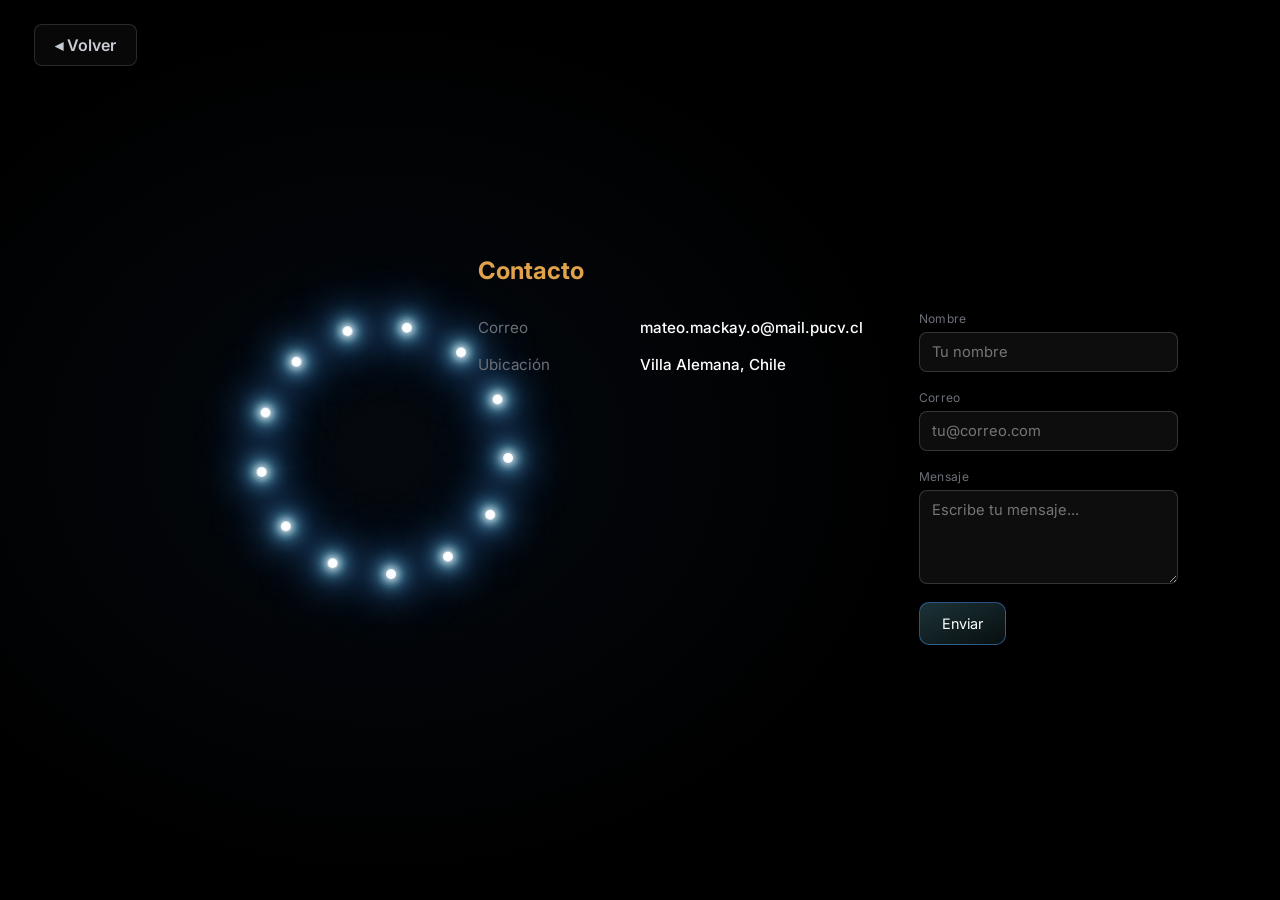
==== contacto.html @ d03483a9 "Primera publicación" ====
<!DOCTYPE html>
<html lang="es">
<head>
<meta charset="UTF-8">
<meta name="viewport" content="width=device-width, initial-scale=1.0">
<title>Contacto — Portafolio</title>
<link rel="stylesheet" href="style.css">
</head>
<body>
  <a href="inicio.html" class="back-link">◂ Volver</a>

  <div class="page">
    <div class="stage">
      <div class="content-block wide">
        <h1 class="panel-title">Contacto</h1>

        <div class="contact-grid">
          <div class="contact-list">
            <div class="kv-row"><span class="k">Correo</span><span class="v">mateo.mackay.o@mail.pucv.cl</span></div>
            <div class="kv-row"><span class="k">Ubicación</span><span class="v">Villa Alemana, Chile</span></div>
          </div>

          <form id="contact-form" onsubmit="return false;">
            <div class="field">
              <label for="name">Nombre</label>
              <input id="name" type="text" placeholder="Tu nombre" required>
            </div>
            <div class="field">
              <label for="email">Correo</label>
              <input id="email" type="email" placeholder="tu@correo.com" required>
            </div>
            <div class="field">
              <label for="msg">Mensaje</label>
              <textarea id="msg" rows="4" placeholder="Escribe tu mensaje..." required></textarea>
            </div>
            <button class="submit-btn" type="submit">Enviar</button>
          </form>
        </div>
      </div>
    </div>
  </div>

  <script src="xmb.js"></script>
  <script>
    document.addEventListener('keydown', (e) => {
      if (e.key === 'Escape' || e.key === 'Backspace') {
        if(window.sysAudio) window.sysAudio.back(); 
        setTimeout(() => {
          window.location.href = 'inicio.html';
        }, 250);
      }
    });

    document.getElementById('contact-form').addEventListener('submit', () => {
      alert('Formulario de ejemplo: conecta esto a un servicio de envío de correos (Formspree, EmailJS, etc.) para que funcione de verdad.');
    });
  </script>
</body>
</html>
---- style.css ----
@import url('https://fonts.googleapis.com/css2?family=Inter:ital,wght@0,400;0,500;0,600;0,700;0,800;1,400&display=swap');

:root {
  --black: #000000;
  --near-black: #050506;
  --ice: #c7cbd4;
  --white: #ffffff;
  --dim: #6b7078;
  --dim-2: #4a4e56;
  --accent-blue: #4d9fff;
  --accent-amber: #e0a24a;
  --glow: rgba(77, 159, 255, 0.45);

  /* kept for the boot legend glyphs on the intro page */
  --btn-x: #6fa8ff;
  --btn-o: #ff8f8f;
  --btn-sq: #ff9de0;
  --btn-tri: #6fe6c2;
  --cyan: #4d9fff;

  --ease-xmb: cubic-bezier(0.22, 0.61, 0.36, 1);
}

* { box-sizing: border-box; }

html, body {
  margin: 0;
  padding: 0;
  width: 100%;
  height: 100%;
  overflow-x: hidden;
  background: var(--black);
  color: var(--ice);
  font-family: 'Inter', 'Segoe UI', sans-serif;
  font-weight: 400;
  -webkit-font-smoothing: antialiased;
}

::selection { background: var(--cyan); color: var(--black); }

a { color: inherit; text-decoration: none; }

button {
  font-family: inherit;
  background: none;
  border: none;
  color: inherit;
  cursor: pointer;
}

/* ---------- Ambient background: Las estrellas de PS2 ---------- */
.xmb-bg {
  position: fixed;
  inset: 0;
  z-index: 0;
  background: radial-gradient(ellipse 60% 70% at 30% 50%, rgba(77,159,255,0.06) 0%, transparent 70%), var(--black);
  overflow: hidden;
}

/* Nodos brillantes con Halo y Estela */
.light-orb {
  position: absolute;
  top: 0; left: 0;
  width: 10px;
  height: 10px;
  background: #ffffff;
  border-radius: 50%;
  box-shadow:
    0 0 8px 2px rgba(255, 255, 255, 0.9),
    0 0 18px 6px rgba(127, 231, 255, 0.8),
    0 0 35px 12px rgba(77, 159, 255, 0.5),
    0 0 60px 20px rgba(77, 159, 255, 0.2);
  will-change: transform;
  
  cursor: pointer;
  pointer-events: auto;
  z-index: 10;
}

/* ---------- Focus & accessibility ---------- */

:focus-visible {
  outline: 2px solid var(--cyan);
  outline-offset: 4px;
  border-radius: 4px;
}

@media (prefers-reduced-motion: reduce) {
  *, *::before, *::after {
    animation-duration: 0.001ms !important;
    animation-iteration-count: 1 !important;
    transition-duration: 0.001ms !important;
  }
}

/* ---------- Corner chrome (clock + button legend) ---------- */

.chrome-top {
  position: fixed;
  top: 0;
  left: 0;
  right: 0;
  z-index: 5;
  display: flex;
  justify-content: space-between;
  align-items: center;
  padding: 22px 34px 0;
  font-size: 0.72rem;
  letter-spacing: 0.04em;
  color: var(--dim);
  pointer-events: none;
}

.chrome-bottom {
  position: fixed;
  bottom: 0;
  left: 0;
  right: 0;
  z-index: 5;
  display: flex;
  justify-content: space-between;
  align-items: center;
  padding: 0 34px 20px;
  font-size: 0.75rem;
  color: var(--dim);
}

.btn-legend {
  display: flex;
  gap: 20px;
  align-items: center;
}

.btn-legend span {
  display: inline-flex;
  align-items: center;
  gap: 8px;
}

.glyph {
  width: 18px;
  height: 18px;
  display: inline-grid;
  place-items: center;
  font-size: 0.85rem;
  line-height: 1;
}

.glyph.x { color: var(--btn-x); }
.glyph.o { color: var(--btn-o); }
.glyph.sq { color: var(--btn-sq); }
.glyph.tri { color: var(--btn-tri); }

/* ---------- Page shell ---------- */

.page {
  position: relative;
  z-index: 2;
  min-height: 100vh;
  display: flex;
  flex-direction: column;
}

/* ---------- Standby-menu content block ---------- */

.stage {
  position: relative;
  z-index: 2;
  flex: 1;
  display: flex;
  /* Cambio clave: flex-start evita que el texto largo se coma el borde superior */
  align-items: flex-start; 
  justify-content: flex-end;
  /* Exactamente un 30% más pequeño que los 8vw laterales */
  padding: 5.6vw 0; 
}

.content-block {
  width: 500px; 
  max-width: 85vw; 
  /* Auto-márgenes verticales para centrar textos cortos pero respetar el padding en los largos */
  margin-top: auto;
  margin-bottom: auto;
  margin-left: 0;
  margin-right: 12vw; 
  opacity: 0;
  animation: contentIn 0.6s var(--ease-xmb) 0.1s forwards;
}

.content-block.wide {
  width: 700px; 
  max-width: 90vw;
  margin-left: 0;
  margin-right: 8vw; 
}

@keyframes contentIn {
  from { opacity: 0; transform: translateY(10px); }
  to   { opacity: 1; transform: translateY(0); }
}

/* Top-level vertical menu (Inicio) */

.menu-list {
  list-style: none;
  margin: 0;
  padding: 0;
}

.menu-item {
  font-size: clamp(1.7rem, 4vw, 2.5rem);
  font-weight: 700;
  line-height: 1.28;
  color: var(--dim-2);
  cursor: pointer;
  transition: color 0.25s var(--ease-xmb);
  letter-spacing: -0.01em;
}

.menu-item.active { color: var(--accent-blue); }
.menu-item:hover { color: var(--ice); }
.menu-item.active:hover { color: var(--accent-blue); }

.menu-actions {
  display: flex;
  gap: 26px;
  margin-top: 22px;
  min-height: 1.4em;
}

.menu-actions button {
  font-size: 0.95rem;
  color: var(--dim);
  font-weight: 500;
  transition: color 0.2s ease;
}

.menu-actions button:hover,
.menu-actions button:focus-visible,
.menu-actions button.primary {
  color: var(--white);
  font-weight: 700;
}

.status-corner {
  position: fixed;
  left: clamp(24px, 6vw, 60px);
  bottom: 9vh;
  z-index: 4;
  color: var(--accent-amber);
  font-size: 0.95rem;
  font-weight: 600;
}

/* Info / detail panels */

.panel-title {
  color: var(--accent-amber);
  font-size: clamp(1.15rem, 2.6vw, 1.5rem);
  font-weight: 700;
  margin: 0 0 26px;
}

.panel-body p {
  margin: 0 0 16px;
  color: var(--ice);
  font-size: 0.98rem;
  line-height: 1.65;
}

.kv-list { display: flex; flex-direction: column; gap: 2px; margin-bottom: 8px; }

.kv-row {
  display: grid;
  grid-template-columns: 150px 1fr;
  gap: 12px;
  padding: 7px 0;
  font-size: 0.95rem;
}

.kv-row .k { color: var(--dim); }
.kv-row .v { color: var(--white); font-weight: 500; }

.panel-actions {
  display: flex;
  gap: 26px;
  margin-top: 30px;
}

.panel-actions a, .panel-actions button {
  font-size: clamp(1.1rem, 2vw, 1.35rem);
  font-weight: 700;
  color: var(--dim);
  transition: color 0.2s ease;
}

.panel-actions a:hover, .panel-actions a:focus-visible,
.panel-actions button:hover, .panel-actions button:focus-visible {
  color: var(--white);
}

/* ---------- Section pages ---------- */

.section-shell {
  flex: 1;
  display: flex;
  flex-direction: column;
  padding: 12vh clamp(20px, 6vw, 80px) 14vh;
  opacity: 0;
  animation: sectionIn 0.55s var(--ease-xmb) 0.05s forwards;
}

@keyframes sectionIn {
  from { opacity: 0; transform: translateY(14px); }
  to   { opacity: 1; transform: translateY(0); }
}

.section-head {
  display: flex;
  align-items: baseline;
  gap: 16px;
  margin-bottom: clamp(28px, 5vw, 48px);
  border-bottom: 1px solid rgba(220,235,255,0.14);
  padding-bottom: 18px;
}

.section-head .glyph-lg {
  font-size: clamp(1.4rem, 3vw, 1.9rem);
  color: var(--cyan);
}

.section-head h1 {
  font-weight: 300;
  font-size: clamp(1.4rem, 3.4vw, 2.1rem);
  letter-spacing: 0.03em;
  margin: 0;
  color: var(--white);
}

.section-head .count {
  margin-left: auto;
  font-size: 0.8rem;
  color: var(--dim);
}

/* ---------- BOTÓN VOLVER ---------- */
.back-link {
  position: fixed;
  top: 24px;
  left: 34px;
  z-index: 6;
  display: inline-flex;
  align-items: center;
  gap: 10px;
  font-size: 1rem;
  font-weight: 600;
  color: var(--ice);
  padding: 10px 20px;
  border-radius: 8px;
  background: rgba(255, 255, 255, 0.03);
  border: 1px solid rgba(220, 235, 255, 0.15);
  transition: all 0.25s var(--ease-xmb);
  backdrop-filter: blur(4px);
}

.back-link:hover, .back-link:focus-visible {
  color: var(--white);
  background: rgba(77, 159, 255, 0.1);
  border-color: var(--accent-blue);
  transform: translateX(-4px); 
}

/* Card grid */

.card-grid {
  display: grid;
  grid-template-columns: repeat(auto-fill, minmax(240px, 1fr));
  gap: clamp(16px, 2.4vw, 26px);
}

.xmb-card {
  position: relative;
  background: rgba(255,255,255,0.02);
  border: 1px solid rgba(255,255,255,0.1);
  border-radius: 4px;
  padding: 22px;
  display: flex;
  flex-direction: column;
  gap: 10px;
  cursor: pointer;
  transition: transform 0.28s var(--ease-xmb), border-color 0.28s var(--ease-xmb), background 0.28s var(--ease-xmb);
}

.xmb-card:hover, .xmb-card:focus-visible {
  transform: translateY(-4px);
  border-color: var(--accent-blue);
  background: rgba(77,159,255,0.06);
}

.xmb-card .tag {
  font-size: 0.7rem;
  letter-spacing: 0.04em;
  color: var(--accent-amber);
  font-weight: 600;
}

.xmb-card h3 {
  margin: 0;
  font-weight: 600;
  font-size: 1.05rem;
  color: var(--white);
}

.xmb-card p {
  margin: 0;
  font-size: 0.88rem;
  color: var(--dim);
  line-height: 1.5;
}

.xmb-card .stack {
  margin-top: auto;
  display: flex;
  flex-wrap: wrap;
  gap: 6px;
  padding-top: 8px;
}

.xmb-card .stack span {
  font-size: 0.7rem;
  padding: 3px 8px;
  border-radius: 20px;
  background: rgba(77,159,255,0.1);
  color: var(--ice);
  border: 1px solid rgba(77,159,255,0.25);
}

/* Bio layout */

.bio-grid {
  display: grid;
  grid-template-columns: minmax(200px, 280px) 1fr;
  gap: clamp(24px, 5vw, 64px);
  align-items: start;
}

.bio-portrait {
  aspect-ratio: 3/4;
  border-radius: 16px;
  background: linear-gradient(160deg, rgba(255,255,255,0.1), rgba(255,255,255,0.02));
  border: 1px solid rgba(220,235,255,0.16);
  display: grid;
  place-items: center;
  color: var(--dim);
  font-size: 0.85rem;
  text-align: center;
  padding: 20px;
}

.bio-text p { line-height: 1.7; color: var(--ice); font-size: 0.98rem; }

.stat-row {
  display: flex;
  gap: clamp(20px, 4vw, 48px);
  margin: 26px 0;
  flex-wrap: wrap;
}

.stat-row div { display: flex; flex-direction: column; gap: 4px; }
.stat-row .n { font-size: 1.6rem; color: var(--cyan); font-weight: 600; }
.stat-row .l { font-size: 0.75rem; color: var(--dim); letter-spacing: 0.03em; }

@media (max-width: 720px) {
  .bio-grid { grid-template-columns: 1fr; }
  .bio-portrait { max-width: 220px; }
}

/* Contact page */

.contact-grid {
  display: grid;
  grid-template-columns: 1fr 1fr;
  gap: clamp(24px, 5vw, 56px);
}

.contact-list {
  display: flex;
  flex-direction: column;
  gap: 4px;
}

.contact-row {
  display: flex;
  align-items: center;
  gap: 16px;
  padding: 16px 4px;
  border-bottom: 1px solid rgba(220,235,255,0.1);
  transition: padding-left 0.25s var(--ease-xmb), color 0.25s var(--ease-xmb);
}

.contact-row:hover { padding-left: 12px; color: var(--white); }

.contact-row .icon { color: var(--cyan); width: 22px; text-align: center; }
.contact-row .label { font-size: 0.72rem; color: var(--dim); display: block; }
.contact-row .value { font-size: 0.98rem; }

.field {
  display: flex;
  flex-direction: column;
  gap: 6px;
  margin-bottom: 18px;
}

.field label { font-size: 0.75rem; color: var(--dim); letter-spacing: 0.03em; }

.field input, .field textarea {
  background: rgba(255,255,255,0.05);
  border: 1px solid rgba(220,235,255,0.18);
  border-radius: 8px;
  padding: 10px 12px;
  color: var(--white);
  font-family: inherit;
  font-size: 0.92rem;
  resize: vertical;
  transition: border-color 0.2s ease, background 0.2s ease;
}

.field input:focus, .field textarea:focus {
  outline: none;
  border-color: var(--cyan);
  background: rgba(255,255,255,0.08);
}

.submit-btn {
  display: inline-flex;
  align-items: center;
  gap: 10px;
  padding: 12px 22px;
  border-radius: 10px;
  background: linear-gradient(155deg, rgba(127,231,255,0.22), rgba(127,231,255,0.06));
  border: 1px solid var(--glow);
  color: var(--white);
  font-size: 0.9rem;
  transition: transform 0.2s var(--ease-xmb), box-shadow 0.2s var(--ease-xmb);
}

.submit-btn:hover { transform: translateY(-2px); box-shadow: 0 14px 30px -14px rgba(127,231,255,0.5); }

@media (max-width: 720px) {
  .contact-grid { grid-template-columns: 1fr; }
}
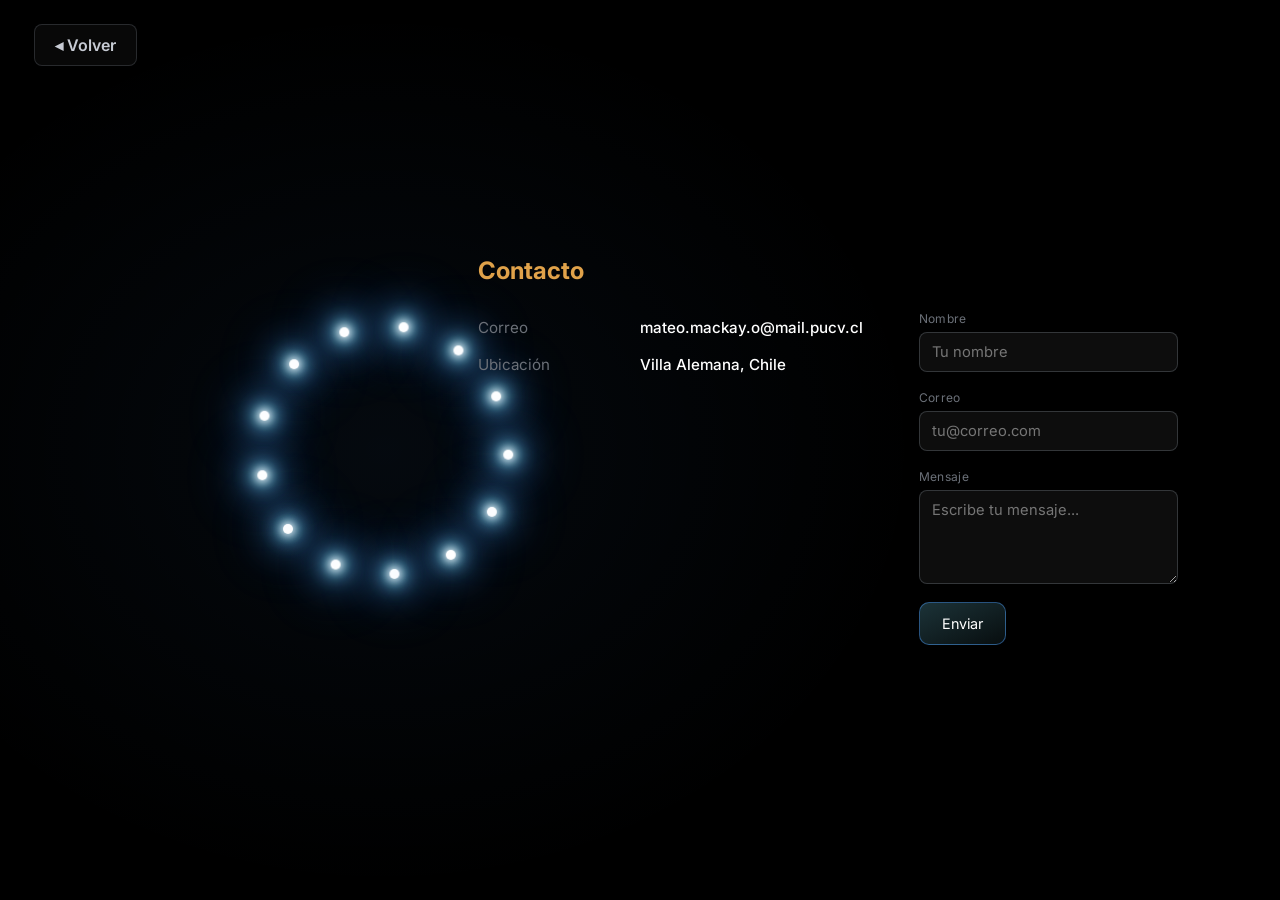
==== commit 4ca4fad3: "Update Se pasó de una página que simulaba navegación con JavaScript/iframe, a un sitio con navegació" ====
--- a/contacto.html
+++ b/contacto.html
@@ -7,6 +7,12 @@
 <link rel="stylesheet" href="style.css">
 </head>
 <body>
+  <!-- Reproductores de audio (locales a esta página) -->
+  <audio id="audio-bg" src="assets/bg-sound.mp3" loop></audio>
+  <audio id="audio-click" src="assets/click.mp3"></audio>
+  <audio id="audio-back" src="assets/back.mp3"></audio>
+  <audio id="audio-hover" src="assets/hover.mp3"></audio>
+
   <a href="inicio.html" class="back-link">◂ Volver</a>
 
   <div class="page">
